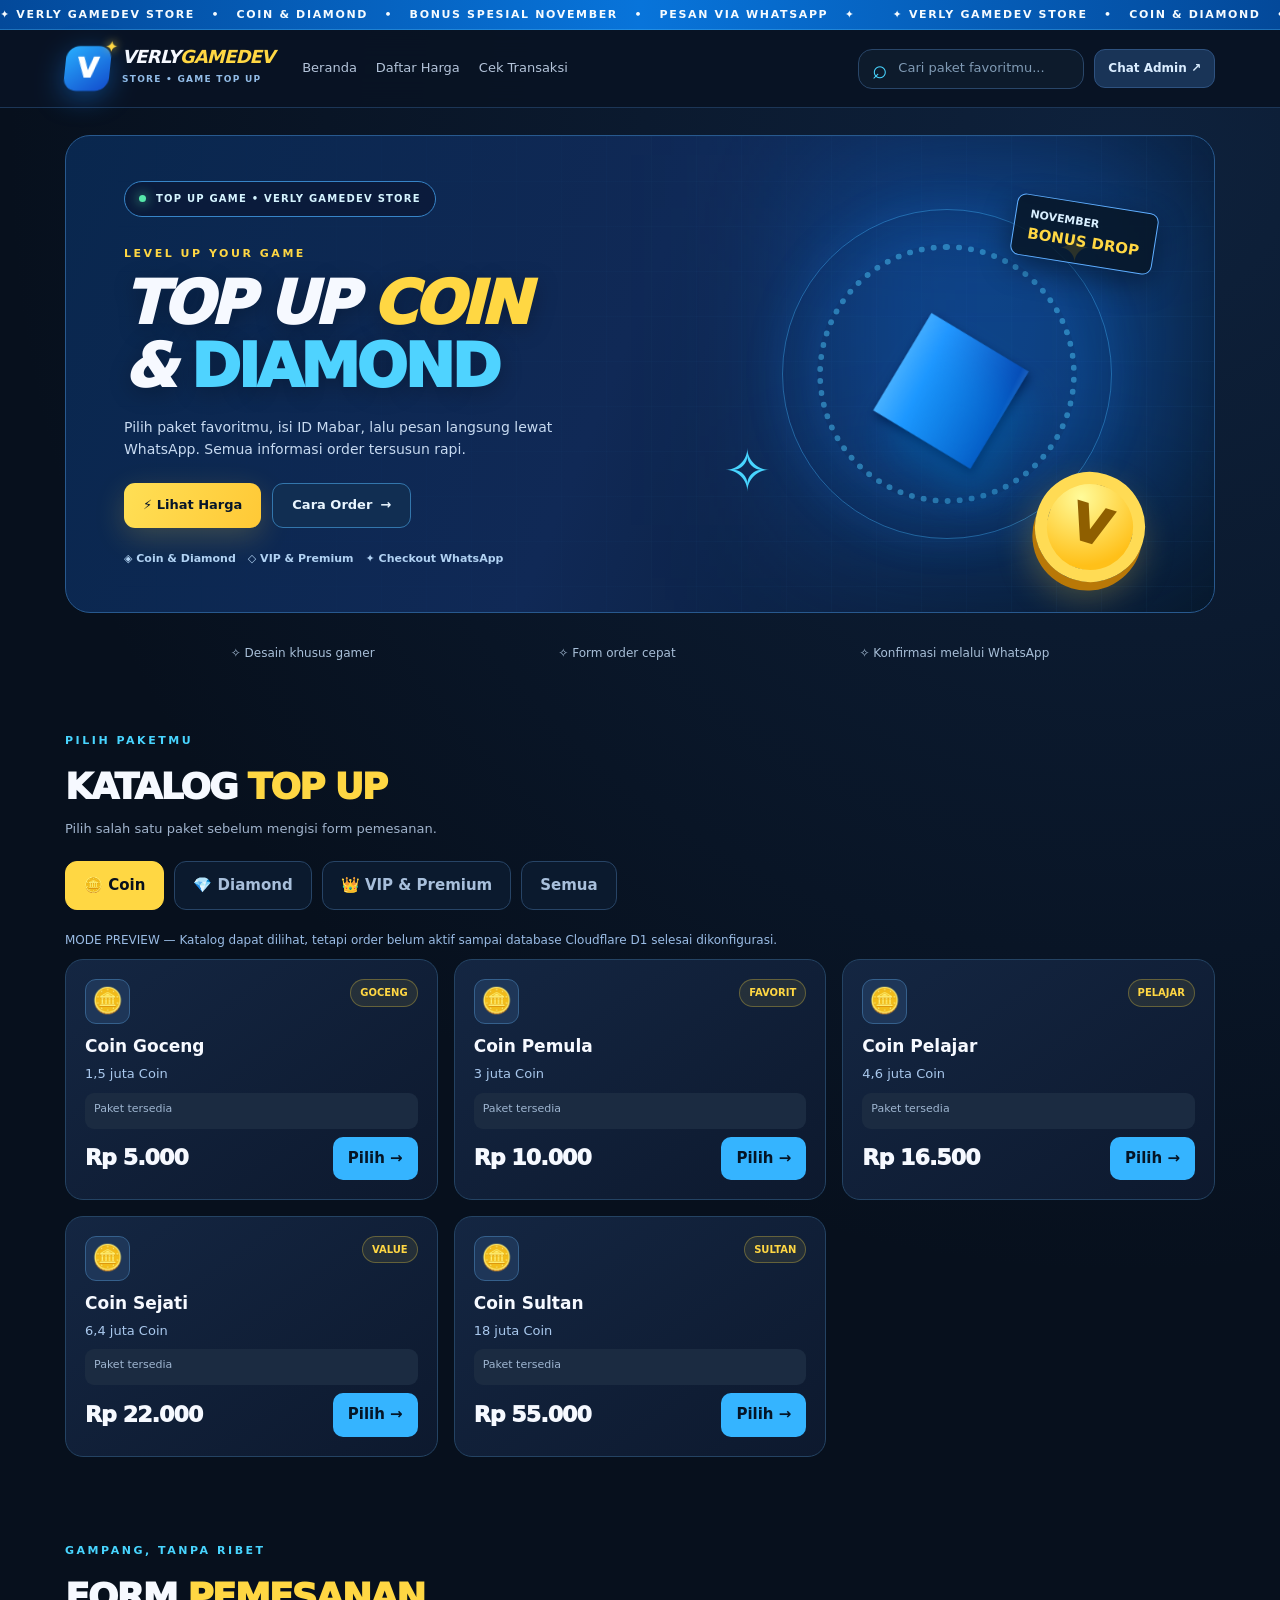
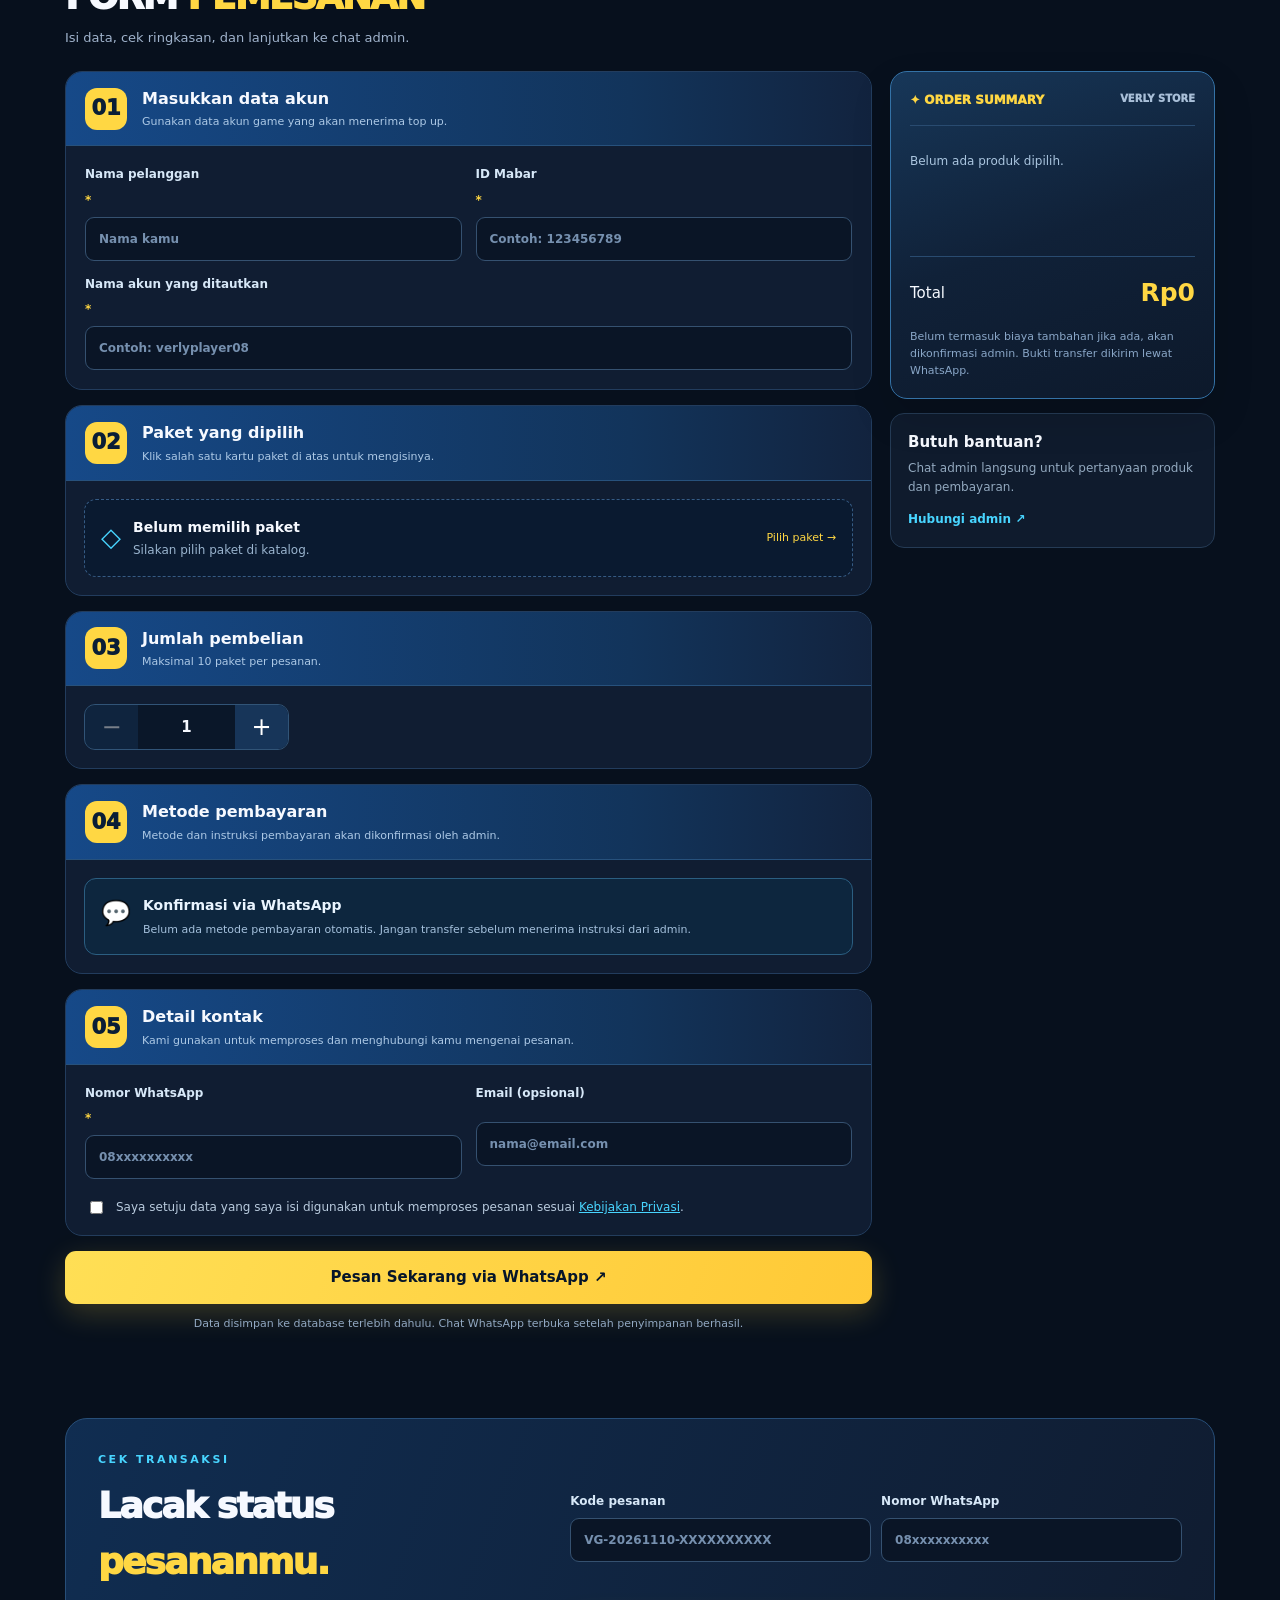
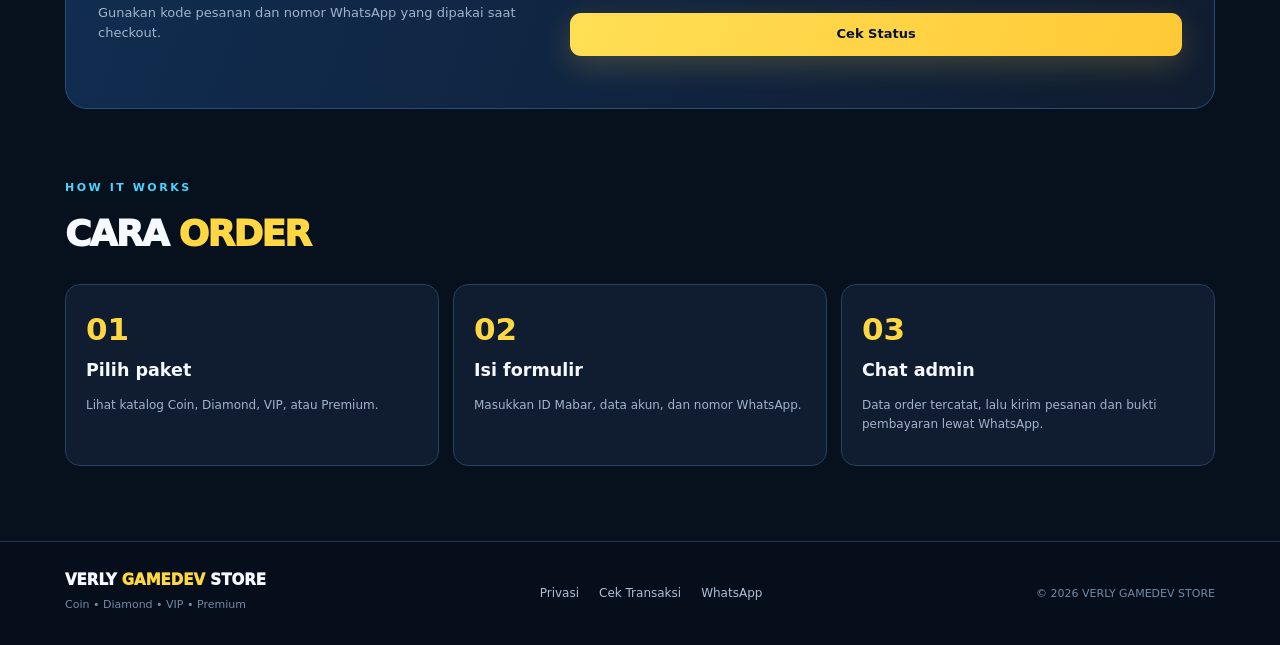
==== index.html @ 67da9be7 "Initial Website VERLY GAMEDEV STORE" ====
<!doctype html>
<html lang="id">
<head>
  <meta charset="utf-8">
  <meta name="viewport" content="width=device-width, initial-scale=1">
  <meta name="theme-color" content="#07101d">
  <meta name="description" content="VERLY GAMEDEV STORE — katalog Coin, Diamond, VIP Member dan Premium. Pesan mudah melalui WhatsApp.">
  <title>VERLY GAMEDEV STORE — Top Up Coin & Diamond</title>
  <link rel="stylesheet" href="/assets/styles.css">
  <script src="/assets/app.js" defer></script>
</head>
<body>
  <div class="announcement" aria-label="Pengumuman toko">
    <div class="ticker-track" aria-hidden="true"><span>✦ VERLY GAMEDEV STORE &nbsp; • &nbsp; COIN & DIAMOND &nbsp; • &nbsp; BONUS SPESIAL NOVEMBER &nbsp; • &nbsp; PESAN VIA WHATSAPP &nbsp; ✦ &nbsp;</span><span>✦ VERLY GAMEDEV STORE &nbsp; • &nbsp; COIN & DIAMOND &nbsp; • &nbsp; BONUS SPESIAL NOVEMBER &nbsp; • &nbsp; PESAN VIA WHATSAPP &nbsp; ✦ &nbsp;</span></div>
  </div>
  <header class="site-header">
    <div class="header-inner container">
      <a class="brand" href="#beranda" aria-label="Verly GameDev Store, ke beranda">
        <span class="brand-icon" aria-hidden="true">V<span>✦</span></span>
        <span class="brand-words"><strong>VERLY<span>GAMEDEV</span></strong><small>STORE • GAME TOP UP</small></span>
      </a>
      <nav class="desktop-nav" aria-label="Navigasi utama"><a href="#beranda">Beranda</a><a href="#paket">Daftar Harga</a><a href="#lacak">Cek Transaksi</a></nav>
      <div class="header-actions"><label class="search-wrap"><span aria-hidden="true">⌕</span><input id="search" type="search" placeholder="Cari paket favoritmu..." autocomplete="off" aria-label="Cari produk"></label><a class="chat-link" target="_blank" rel="noopener noreferrer" href="https://wa.me/6288200240778">Chat Admin ↗</a></div>
    </div>
  </header>
  <main>
    <section class="hero container" id="beranda" aria-labelledby="hero-title">
      <div class="hero-glow" aria-hidden="true"></div>
      <div class="hero-copy">
        <div class="hero-chip"><span class="live-dot"></span> TOP UP GAME • VERLY GAMEDEV STORE</div>
        <p class="eyebrow">LEVEL UP YOUR GAME</p>
        <h1 id="hero-title">TOP UP <span>COIN</span><br>& <em>DIAMOND</em></h1>
        <p class="hero-lead">Pilih paket favoritmu, isi ID Mabar, lalu pesan langsung lewat WhatsApp. Semua informasi order tersusun rapi.</p>
        <div class="hero-cta"><a href="#paket" class="btn primary">⚡ Lihat Harga</a><a href="#cara-order" class="btn outline">Cara Order <span aria-hidden="true">→</span></a></div>
        <div class="hero-points"><span>◈ Coin & Diamond</span><span>◇ VIP & Premium</span><span>✦ Checkout WhatsApp</span></div>
      </div>
      <div class="hero-art" aria-hidden="true">
        <div class="orbit orbit-one"></div><div class="orbit orbit-two"></div>
        <div class="art-diamond">◆</div><div class="art-coin">V</div>
        <div class="art-flare flare-a">✦</div><div class="art-flare flare-b">✧</div>
        <div class="art-tag">NOVEMBER <b>BONUS DROP</b></div>
      </div>
    </section>

    <section class="features-strip container" aria-label="Keunggulan"><span>✧ Desain khusus gamer</span><span>✧ Form order cepat</span><span>✧ Konfirmasi melalui WhatsApp</span></section>

    <section class="catalog container" id="paket" aria-labelledby="catalog-heading">
      <div class="section-heading"><div><p class="eyebrow">PILIH PAKETMU</p><h2 id="catalog-heading">KATALOG <span>TOP UP</span></h2><p>Pilih salah satu paket sebelum mengisi form pemesanan.</p></div><div class="promo-pill" id="promo-pill">🎁 BONUS NOVEMBER 2026</div></div>
      <div class="category-tabs" id="category-tabs" role="tablist" aria-label="Kategori produk"><button type="button" role="tab" data-category="coin" aria-selected="true">🪙 Coin</button><button type="button" role="tab" data-category="diamond" aria-selected="false">💎 Diamond</button><button type="button" role="tab" data-category="membership" aria-selected="false">👑 VIP & Premium</button><button type="button" role="tab" data-category="all" aria-selected="false">Semua</button></div>
      <div id="catalog-status" class="notice" role="status" aria-live="polite">Memuat daftar paket…</div>
      <div class="product-grid" id="product-grid" aria-live="polite"></div>
    </section>

    <section class="order-section container" id="order" aria-labelledby="checkout-heading">
      <div class="section-heading"><div><p class="eyebrow">GAMPANG, TANPA RIBET</p><h2 id="checkout-heading">FORM <span>PEMESANAN</span></h2><p>Isi data, cek ringkasan, dan lanjutkan ke chat admin.</p></div></div>
      <div class="order-layout">
        <form id="checkout-form" novalidate>
          <section class="form-panel"><div class="step-heading"><span class="step-number">01</span><div><h3>Masukkan data akun</h3><p>Gunakan data akun game yang akan menerima top up.</p></div></div><div class="form-fields two"><label>Nama pelanggan <span>*</span><input id="customer-name" name="name" maxlength="80" autocomplete="name" required placeholder="Nama kamu"></label><label>ID Mabar <span>*</span><input id="mabar-id" name="mabar_id" maxlength="50" required placeholder="Contoh: 123456789"></label><label class="full">Nama akun yang ditautkan <span>*</span><input id="linked-account" name="linked_account" maxlength="100" required placeholder="Contoh: verlyplayer08"></label></div></section>
          <section class="form-panel"><div class="step-heading"><span class="step-number">02</span><div><h3>Paket yang dipilih</h3><p>Klik salah satu kartu paket di atas untuk mengisinya.</p></div></div><div class="selected-product" id="selected-product"><span class="empty-icon">◇</span><div><strong>Belum memilih paket</strong><p>Silakan pilih paket di katalog.</p></div><a href="#paket" class="mini-link">Pilih paket →</a></div></section>
          <section class="form-panel"><div class="step-heading"><span class="step-number">03</span><div><h3>Jumlah pembelian</h3><p>Maksimal 10 paket per pesanan.</p></div></div><div class="quantity-control"><button type="button" id="qty-minus" aria-label="Kurangi jumlah">−</button><output id="qty-value" aria-live="polite">1</output><button type="button" id="qty-plus" aria-label="Tambah jumlah">+</button></div></section>
          <section class="form-panel"><div class="step-heading"><span class="step-number">04</span><div><h3>Metode pembayaran</h3><p>Metode dan instruksi pembayaran akan dikonfirmasi oleh admin.</p></div></div><div class="payment-note">💬 <span><strong>Konfirmasi via WhatsApp</strong><small>Belum ada metode pembayaran otomatis. Jangan transfer sebelum menerima instruksi dari admin.</small></span></div></section>
          <section class="form-panel"><div class="step-heading"><span class="step-number">05</span><div><h3>Detail kontak</h3><p>Kami gunakan untuk memproses dan menghubungi kamu mengenai pesanan.</p></div></div><div class="form-fields two"><label>Nomor WhatsApp <span>*</span><input id="customer-phone" name="phone" inputmode="tel" autocomplete="tel" maxlength="18" required placeholder="08xxxxxxxxxx"></label><label>Email (opsional)<input id="customer-email" name="email" type="email" maxlength="120" autocomplete="email" placeholder="nama@email.com"></label></div><label class="consent"><input id="consent" type="checkbox" required><span>Saya setuju data yang saya isi digunakan untuk memproses pesanan sesuai <a href="/privacy.html" target="_blank" rel="noopener">Kebijakan Privasi</a>.</span></label><label class="honeypot" aria-hidden="true">Jangan isi<input id="website-field" type="text" tabindex="-1" autocomplete="off"></label></section>
          <div class="submit-wrap"><p id="form-error" class="form-error" role="alert" hidden></p><button id="submit-order" type="submit" class="btn primary big">Pesan Sekarang via WhatsApp ↗</button><p class="fineprint">Data disimpan ke database terlebih dahulu. Chat WhatsApp terbuka setelah penyimpanan berhasil.</p></div>
        </form>
        <aside class="order-sidebar" aria-label="Ringkasan pesanan"><div class="summary-card"><div class="summary-head">✦ ORDER SUMMARY <span>VERLY STORE</span></div><div id="summary-content" class="summary-content"><p>Belum ada produk dipilih.</p></div><div class="summary-row total"><span>Total</span><strong id="summary-total">Rp0</strong></div><p class="summary-note">Belum termasuk biaya tambahan jika ada, akan dikonfirmasi admin. Bukti transfer dikirim lewat WhatsApp.</p></div><div class="side-help"><strong>Butuh bantuan?</strong><p>Chat admin langsung untuk pertanyaan produk dan pembayaran.</p><a target="_blank" rel="noopener noreferrer" href="https://wa.me/6288200240778">Hubungi admin ↗</a></div></aside>
      </div>
    </section>

    <section class="tracker container" id="lacak" aria-labelledby="tracker-title"><div class="tracker-card"><div><p class="eyebrow">CEK TRANSAKSI</p><h2 id="tracker-title">Lacak status <span>pesananmu.</span></h2><p>Gunakan kode pesanan dan nomor WhatsApp yang dipakai saat checkout.</p></div><form id="track-form"><label>Kode pesanan<input id="track-code" required maxlength="40" placeholder="VG-20261110-XXXXXXXXXX"></label><label>Nomor WhatsApp<input id="track-phone" required inputmode="tel" maxlength="18" placeholder="08xxxxxxxxxx"></label><button class="btn primary" type="submit">Cek Status</button></form><div id="track-result" role="status" aria-live="polite"></div></div></section>
    <section class="how container" id="cara-order"><div class="section-heading"><div><p class="eyebrow">HOW IT WORKS</p><h2>CARA <span>ORDER</span></h2></div></div><div class="how-grid"><div><b>01</b><h3>Pilih paket</h3><p>Lihat katalog Coin, Diamond, VIP, atau Premium.</p></div><div><b>02</b><h3>Isi formulir</h3><p>Masukkan ID Mabar, data akun, dan nomor WhatsApp.</p></div><div><b>03</b><h3>Chat admin</h3><p>Data order tercatat, lalu kirim pesanan dan bukti pembayaran lewat WhatsApp.</p></div></div></section>
  </main>
  <footer class="footer"><div class="container footer-inner"><div><strong>VERLY <span>GAMEDEV</span> STORE</strong><p>Coin • Diamond • VIP • Premium</p></div><div><a href="/privacy.html">Privasi</a><a href="#lacak">Cek Transaksi</a><a target="_blank" rel="noopener noreferrer" href="https://wa.me/6288200240778">WhatsApp</a></div><small>© 2026 VERLY GAMEDEV STORE</small></div></footer>
  <div class="mobile-checkout"><span id="mobile-subtotal">Pilih paket untuk mulai</span><a href="#order" class="btn primary">Lanjut Order →</a></div>
</body>
</html>
---- assets/styles.css ----
:root{--bg:#07101d;--navy:#0d182b;--panel:#101d32;--panel2:#13243d;--line:#233856;--blue:#178aff;--cyan:#48d5ff;--yellow:#ffd743;--text:#f6f9ff;--muted:#a0b3cc;--green:#56e9aa}*{box-sizing:border-box}html{scroll-behavior:smooth;scroll-padding-top:115px}body{margin:0;background:radial-gradient(circle at 88% 4%,#15335c80 0,transparent 29%),var(--bg);font:15px/1.55 system-ui,-apple-system,Segoe UI,Arial,sans-serif;color:var(--text)}button,input{font:inherit}a{color:inherit;text-decoration:none}button{cursor:pointer}button:disabled{opacity:.45;cursor:not-allowed}input{min-width:0}button:focus-visible,input:focus-visible,a:focus-visible{outline:3px solid var(--yellow);outline-offset:3px}.container{width:min(1150px,calc(100% - 40px));margin-inline:auto}.announcement{background:linear-gradient(90deg,#03499a,#0874da 50%,#03499a);height:30px;overflow:hidden;white-space:nowrap;border-bottom:1px solid #5bcaff50;color:#f5fbff;font-size:11px;font-weight:800;letter-spacing:.15em}.ticker-track{display:flex;width:max-content;align-items:center;height:30px;animation:marquee 28s linear infinite}.ticker-track span{display:block;padding-right:26px}@keyframes marquee{to{transform:translateX(-50%)}}.site-header{position:sticky;top:0;z-index:40;background:#091324f4;backdrop-filter:blur(18px);border-bottom:1px solid #1c3657}.header-inner{min-height:77px;display:flex;align-items:center;gap:28px}.brand{display:flex;align-items:center;gap:12px;flex-shrink:0}.brand-icon{width:45px;height:45px;background:linear-gradient(145deg,#28afff,#124bcc);display:grid;place-items:center;border-radius:13px;box-shadow:0 7px 28px #1388ff65;transform:skew(-6deg);font-size:27px;color:white;font-weight:1000;position:relative}.brand-icon span{position:absolute;font-size:14px;right:-5px;top:-9px;color:var(--yellow);text-shadow:0 0 10px var(--yellow)}.brand-words strong{display:block;line-height:1;font-size:18px;font-style:italic;letter-spacing:-.045em;animation:brandGlow 3.2s ease-in-out infinite alternate}.brand-words strong span{color:var(--yellow)}.brand-words small{color:#92bce7;letter-spacing:.14em;font-size:9px;font-weight:800}@keyframes brandGlow{from{text-shadow:0 0 1px #fff6}to{text-shadow:0 0 18px #289effad,0 0 25px #ffd74338}}.desktop-nav{display:flex;align-items:center;gap:19px;white-space:nowrap}.desktop-nav a{font-size:13px;color:#b4c4da}.desktop-nav a:hover{color:var(--yellow)}.header-actions{margin-left:auto;display:flex;align-items:center;gap:10px}.search-wrap{height:40px;display:flex;align-items:center;gap:8px;border:1px solid #294669;background:#0d1b2c;padding:0 13px;border-radius:14px;min-width:205px}.search-wrap span{font-size:26px;line-height:0;color:var(--cyan)}.search-wrap input{width:100%;border:0;outline:0;background:transparent;color:white;font-size:13px}.search-wrap input::placeholder{color:#809bb5}.chat-link{background:#193457;border:1px solid #2e5280;white-space:nowrap;color:#daedff;padding:9px 13px;border-radius:11px;font-size:12px;font-weight:800}.chat-link:hover{background:#1c4671}.hero{margin-top:27px;min-height:435px;position:relative;overflow:hidden;display:grid;grid-template-columns:1.07fr .93fr;align-items:center;border:1px solid #28598e;border-radius:25px;background:linear-gradient(112deg,#09274e 0,#102956 48%,#07172a 100%);isolation:isolate}.hero:before{content:"";position:absolute;inset:0;background-image:linear-gradient(#4fa8ef0b 1px,transparent 1px),linear-gradient(90deg,#4fa8ef0b 1px,transparent 1px);background-size:45px 45px;mask-image:linear-gradient(90deg,transparent,#000);z-index:-1}.hero-glow{position:absolute;width:370px;height:370px;filter:blur(80px);background:#137cfb63;right:3%;top:4%;z-index:-1}.hero-copy{padding:45px 0 45px 58px;z-index:2}.hero-chip{display:inline-flex;align-items:center;gap:10px;color:#d5f4ff;font-size:10px;font-weight:800;letter-spacing:.12em;background:#0a1836cc;border:1px solid #3784c7;border-radius:30px;padding:9px 14px}.live-dot{width:7px;height:7px;border-radius:50%;background:var(--green);box-shadow:0 0 12px var(--green)}.eyebrow{color:var(--cyan);font-size:11px;font-weight:900;letter-spacing:.23em;margin:0 0 10px}.hero .eyebrow{color:var(--yellow);margin-top:28px}.hero h1{font-size:clamp(34px,4.7vw,64px);font-weight:1000;font-style:italic;line-height:1.06;letter-spacing:-.055em;margin:0 0 18px;text-shadow:0 5px 22px #0004}.hero h1 span{color:var(--yellow)}.hero h1 em{color:#4fd3ff;font-style:normal}.hero-lead{color:#c7daf1;font-size:14px;max-width:440px;margin:0 0 23px}.hero-cta{display:flex;gap:11px;flex-wrap:wrap}.btn{min-height:43px;display:inline-flex;align-items:center;justify-content:center;gap:8px;border:0;border-radius:11px;padding:11px 19px;font-weight:850;font-size:13px;transition:transform .2s,filter .2s}.btn:hover{transform:translateY(-2px);filter:brightness(1.1)}.btn.primary{color:#06152a;background:linear-gradient(110deg,#ffdf55,#ffc936);box-shadow:0 9px 30px #ffd74333}.btn.outline{border:1px solid #3376ac;color:#eaf6ff;background:#112e52}.btn.big{font-size:15px;min-height:53px;width:100%}.hero-points{display:flex;flex-wrap:wrap;gap:12px;font-size:11px;color:#b1d2f3;margin-top:22px;font-weight:650}.hero-art{position:relative;height:100%;min-height:360px;display:grid;place-items:center;overflow:hidden}.orbit{position:absolute;border-radius:50%;border:1px solid #44baff66;box-shadow:0 0 40px #208cff22}.orbit-one{width:330px;height:330px;animation:spin 20s linear infinite}.orbit-two{width:260px;height:260px;border:6px dotted #4dccff77;animation:spin 25s linear infinite reverse}@keyframes spin{to{transform:rotate(360deg)}}.art-diamond{font-size:210px;line-height:1;background:linear-gradient(130deg,#b0f7ff,#2297ff 43%,#074bb5 75%,#b3f9ff);background-clip:text;color:transparent;text-shadow:0 35px 42px #009dff44;filter:drop-shadow(0 5px 5px #001c4d);transform:rotate(-14deg);animation:float 4s ease-in-out infinite}.art-coin{position:absolute;bottom:30px;right:13%;display:grid;place-items:center;width:110px;height:110px;border:12px solid #ffdb54;border-radius:50%;background:radial-gradient(circle at 30% 20%,#fffb9a,#ffc019 75%);font-weight:1000;font-size:50px;color:#8f5f00;box-shadow:0 9px 0 #b97807,0 16px 35px #ffcf3b45;transform:rotate(17deg);animation:float 4.5s ease-in-out -2s infinite}.art-flare{position:absolute;color:var(--yellow);font-size:40px}.flare-a{top:17%;right:23%}.flare-b{bottom:20%;left:8%;font-size:58px;color:var(--cyan)}.art-tag{position:absolute;right:11%;top:14%;transform:rotate(9deg);font-size:11px;background:#071626d9;border:1px solid #5faeff;color:#d9efff;padding:10px 14px;border-radius:9px;font-weight:900;box-shadow:0 10px 30px #0006}.art-tag b{display:block;color:var(--yellow);font-size:15px}@keyframes float{50%{translate:0 -13px}}.features-strip{display:flex;justify-content:space-evenly;gap:12px;color:#a8bfd8;font-size:12px;margin-block:25px 64px;flex-wrap:wrap}.features-strip span{padding:6px}.section-heading{display:flex;justify-content:space-between;align-items:end;gap:15px;margin-bottom:22px}.section-heading h2,.tracker h2{font-size:clamp(26px,3vw,36px);font-weight:1000;letter-spacing:-.05em;margin:0}.section-heading h2 span,.tracker h2 span{color:var(--yellow)}.section-heading p:not(.eyebrow){color:var(--muted);margin:4px 0 0;font-size:13px}.promo-pill{color:#ffdb52;border:1px solid #d49b2c65;background:#4a351430;font-size:11px;font-weight:900;letter-spacing:.03em;border-radius:30px;padding:10px 15px;white-space:nowrap}.category-tabs{display:flex;gap:10px;overflow-x:auto;padding-bottom:12px;scrollbar-width:thin}.category-tabs button{border:1px solid #274466;background:#0b1a2e;border-radius:12px;color:#a8bfdb;padding:12px 18px;font-weight:800;white-space:nowrap}.category-tabs button[aria-selected="true"]{color:#07101d;background:var(--yellow);border-color:var(--yellow)}.notice{min-height:32px;color:#9abce5;font-size:12px;padding:9px 0}.notice:empty{display:none}.product-grid{display:grid;grid-template-columns:repeat(3,minmax(0,1fr));gap:16px}.product-card{position:relative;background:linear-gradient(145deg,#142642,#0d192e);border:1px solid #244363;border-radius:18px;padding:19px;min-height:237px;display:flex;flex-direction:column;gap:8px;transition:border-color .18s,transform .18s,box-shadow .18s}.product-card:hover{transform:translateY(-3px);border-color:#1a94fd;box-shadow:0 8px 30px #007bff1c}.product-card.selected{border-color:var(--yellow);box-shadow:0 0 0 1px #ffd74377}.card-top{display:flex;justify-content:space-between;align-items:flex-start;gap:8px}.card-icon{display:grid;place-items:center;width:45px;height:45px;font-size:25px;background:#1e3658;border:1px solid #35608c;border-radius:11px}.card-badge{font-size:10px;color:var(--yellow);background:#ffd74316;border:1px solid #ffdb434a;border-radius:20px;padding:5px 9px;font-weight:800}.product-card h3{font-size:17px;line-height:1.2;margin:4px 0 0}.product-main{color:#a9c8ed;font-size:13px;margin:0}.product-bonus{color:#ffe16b;background:#42371970;padding:7px 9px;border-radius:9px;font-size:11px;margin:0;min-height:36px}.product-bonus.muted{color:#9eb5d0;background:#1b2b41}.card-bottom{margin-top:auto;display:flex;align-items:center;justify-content:space-between;gap:10px}.price{font-size:22px;font-weight:1000;letter-spacing:-.04em}.choose-btn{border:0;color:#051526;background:#35b4ff;font-weight:900;border-radius:10px;padding:10px 15px;white-space:nowrap}.choose-btn:hover{background:var(--yellow)}.catalog{padding-bottom:85px}.order-layout{display:grid;grid-template-columns:minmax(0,1fr) 325px;gap:18px}.form-panel{background:var(--panel);border:1px solid #223c5d;border-radius:17px;margin-bottom:15px;overflow:hidden}.step-heading{display:flex;align-items:center;gap:15px;background:linear-gradient(90deg,#164988,#12345b 70%,#12233e);border-bottom:1px solid #27517c;padding:15px 19px}.step-number{background:var(--yellow);color:#0a1e36;font-size:21px;font-weight:1000;width:42px;height:42px;border-radius:12px;display:grid;place-items:center}.step-heading h3{font-size:16px;margin:0}.step-heading p{margin:2px 0 0;color:#adc9e6;font-size:11px}.form-fields{display:grid;gap:14px;padding:19px}.form-fields.two{grid-template-columns:repeat(2,minmax(0,1fr))}.form-fields .full{grid-column:1/-1}.form-fields label,.tracker label{display:grid;gap:7px;font-size:12px;font-weight:750;color:#d7e8f8}.form-fields label span{color:var(--yellow)}.form-fields input,.tracker input{width:100%;height:44px;background:#0a1526;border:1px solid #355170;border-radius:9px;padding:0 13px;color:#fff;outline:none}.form-fields input:focus,.tracker input:focus{border-color:var(--cyan)}.form-fields input::placeholder,.tracker input::placeholder{color:#7690af}.selected-product{margin:18px;border:1px dashed #365b84;display:flex;align-items:center;gap:12px;background:#0a1a30;padding:16px;border-radius:12px}.selected-product .empty-icon{font-size:26px;color:var(--cyan)}.selected-product strong{font-size:14px}.selected-product p{margin:2px 0 0;color:#9ab4ce;font-size:12px}.mini-link{margin-left:auto;color:var(--yellow);font-size:11px;white-space:nowrap}.quantity-control{margin:18px;display:flex;width:205px;align-items:center;background:#0a1729;border:1px solid #315477;border-radius:11px;overflow:hidden}.quantity-control button{width:53px;height:44px;font-size:24px;border:0;background:#173559;color:#fff}.quantity-control output{text-align:center;flex:1;font-weight:900}.payment-note{margin:18px;display:flex;gap:12px;background:#0d263e;border:1px solid #2b5e81;border-radius:12px;padding:16px;color:var(--cyan);font-size:24px}.payment-note span{color:#eaf5ff;font-size:14px}.payment-note small{display:block;color:#a4c0dc;font-size:11px;margin-top:4px}.consent{margin:0 20px 18px;display:flex;gap:10px;font-size:12px;color:#b9cbde;align-items:flex-start}.consent input{accent-color:var(--yellow);margin-top:3px}.consent a{color:var(--cyan);text-decoration:underline}.honeypot{position:absolute!important;left:-10000px!important}.submit-wrap{padding:0 0 15px}.fineprint{color:#91a8c2;font-size:11px;text-align:center}.form-error{padding:12px;border:1px solid #e38181;background:#51222b;color:#ffdbdb;border-radius:9px}.order-sidebar{position:relative}.summary-card{position:sticky;top:105px;background:linear-gradient(160deg,#173759,#102138 50%,#0d192b);border:1px solid #3472a6;border-radius:17px;padding:19px;box-shadow:0 18px 40px #0002}.summary-head{display:flex;justify-content:space-between;gap:10px;color:var(--yellow);font-weight:1000;font-size:12px;padding-bottom:16px;border-bottom:1px solid #294b70}.summary-head span{color:#a9bfd8;font-size:10px}.summary-content{padding:18px 0;min-height:130px;color:#aac5df;font-size:12px}.summary-content strong{color:white;font-size:17px}.summary-content p{margin:8px 0}.summary-row{display:flex;justify-content:space-between;align-items:center}.summary-row.total{border-top:1px solid #294b70;padding-top:17px}.summary-row.total strong{color:var(--yellow);font-size:25px}.summary-note{color:#89a6c7;font-size:11px;margin:15px 0 0}.side-help{margin-top:14px;border:1px solid #253b55;border-radius:14px;padding:17px;background:#0f1b2d}.side-help p{font-size:12px;color:#93a9bf;margin:5px 0 10px}.side-help a{color:var(--cyan);font-size:12px;font-weight:900}.tracker{padding-block:60px 70px}.tracker-card{border-radius:22px;border:1px solid #274e78;background:linear-gradient(110deg,#102d51,#101c30);padding:32px;display:grid;grid-template-columns:.85fr 1.15fr;gap:20px}.tracker p:not(.eyebrow){color:var(--muted);font-size:13px}.tracker form{display:grid;grid-template-columns:1fr 1fr;gap:10px;align-items:end}.tracker form button{grid-column:1/-1}.tracker #track-result{grid-column:1/-1;font-size:12px;color:#d8e9f9}.how{padding-bottom:75px}.how-grid{display:grid;grid-template-columns:repeat(3,1fr);gap:14px}.how-grid>div{background:#101d31;border:1px solid #25415f;border-radius:15px;padding:20px}.how-grid b{font-size:31px;color:var(--yellow)}.how-grid h3{margin:4px 0}.how-grid p{color:var(--muted);font-size:12px}.footer{border-top:1px solid #223755;background:#060e1b;padding:27px 0}.footer-inner{display:flex;justify-content:space-between;gap:20px;align-items:center;flex-wrap:wrap}.footer strong{font-weight:1000}.footer strong span{color:var(--yellow)}.footer p,.footer small{color:#728ba7;font-size:11px;margin:4px 0}.footer-inner>div:nth-child(2){display:flex;gap:20px;color:#acc0d7;font-size:12px}.mobile-checkout{display:none}.policy{max-width:790px;padding-block:60px 90px}.policy h1{font-size:38px}.policy h2{font-size:20px;margin-top:30px}.policy p{color:#b9cee4}.policy a{color:var(--cyan);text-decoration:underline}@media(max-width:1080px){.desktop-nav{display:none}.hero-copy{padding-left:36px}.hero h1{font-size:clamp(36px,5.3vw,60px)}}@media(max-width:760px){.container{width:min(100% - 26px,640px)}.header-inner{gap:10px;min-height:67px}.brand-words strong{font-size:15px}.brand-words small{font-size:7px}.brand-icon{width:39px;height:39px;font-size:23px}.search-wrap{min-width:0;width:42px;height:40px;padding:0 9px}.search-wrap:focus-within{position:absolute;left:13px;right:13px;top:71px;width:auto;z-index:50;background:#0a1c30;border-color:var(--cyan)}.search-wrap input{width:0;opacity:0;transition:width .2s,opacity .2s}.search-wrap:focus-within input{width:100%;opacity:1}.chat-link{padding:9px;font-size:11px}.hero{grid-template-columns:1fr;margin-top:14px;min-height:0}.hero-copy{padding:27px 23px 10px}.hero h1{font-size:clamp(39px,9vw,60px)}.hero-art{min-height:215px;max-height:230px}.orbit-one{width:230px;height:230px}.orbit-two{width:185px;height:185px}.art-diamond{font-size:135px}.art-coin{width:65px;height:65px;border-width:8px;font-size:28px;right:21%;bottom:10px}.art-tag{top:8%;right:7%;font-size:8px;padding:7px}.art-tag b{font-size:11px}.features-strip{margin-block:13px 44px}.section-heading{align-items:start;flex-direction:column}.product-grid{grid-template-columns:repeat(2,minmax(0,1fr));gap:10px}.product-card{padding:13px;min-height:250px}.card-bottom{flex-direction:column;align-items:stretch}.card-bottom .choose-btn{width:100%}.price{font-size:20px}.product-card h3{font-size:15px}.order-layout{grid-template-columns:1fr}.summary-card{position:static}.tracker-card{grid-template-columns:1fr;padding:22px}.footer{padding-bottom:92px}.mobile-checkout{position:fixed;z-index:50;bottom:0;left:0;right:0;display:flex;justify-content:space-between;align-items:center;gap:10px;padding:10px 14px calc(10px + env(safe-area-inset-bottom));background:#07152af7;backdrop-filter:blur(14px);border-top:1px solid #32629b;box-shadow:0 -8px 20px #0006}.mobile-checkout>span{font-size:12px;color:#e9f7ff;font-weight:850}.mobile-checkout .btn{font-size:11px;padding:9px 11px;white-space:nowrap}}@media(max-width:450px){.product-grid{grid-template-columns:1fr 1fr}.product-card{padding:11px}.card-icon{width:40px;height:40px}.card-badge{font-size:9px}.form-fields.two{grid-template-columns:1fr}.tracker form{grid-template-columns:1fr}.header-actions{gap:5px}.brand{gap:7px}.hero-points{font-size:10px;gap:8px}.hero-chip{font-size:9px}.product-main{font-size:12px}}@media(prefers-reduced-motion:reduce){*,*:before,*:after{animation-duration:.01ms!important;transition-duration:.01ms!important;scroll-behavior:auto!important}}
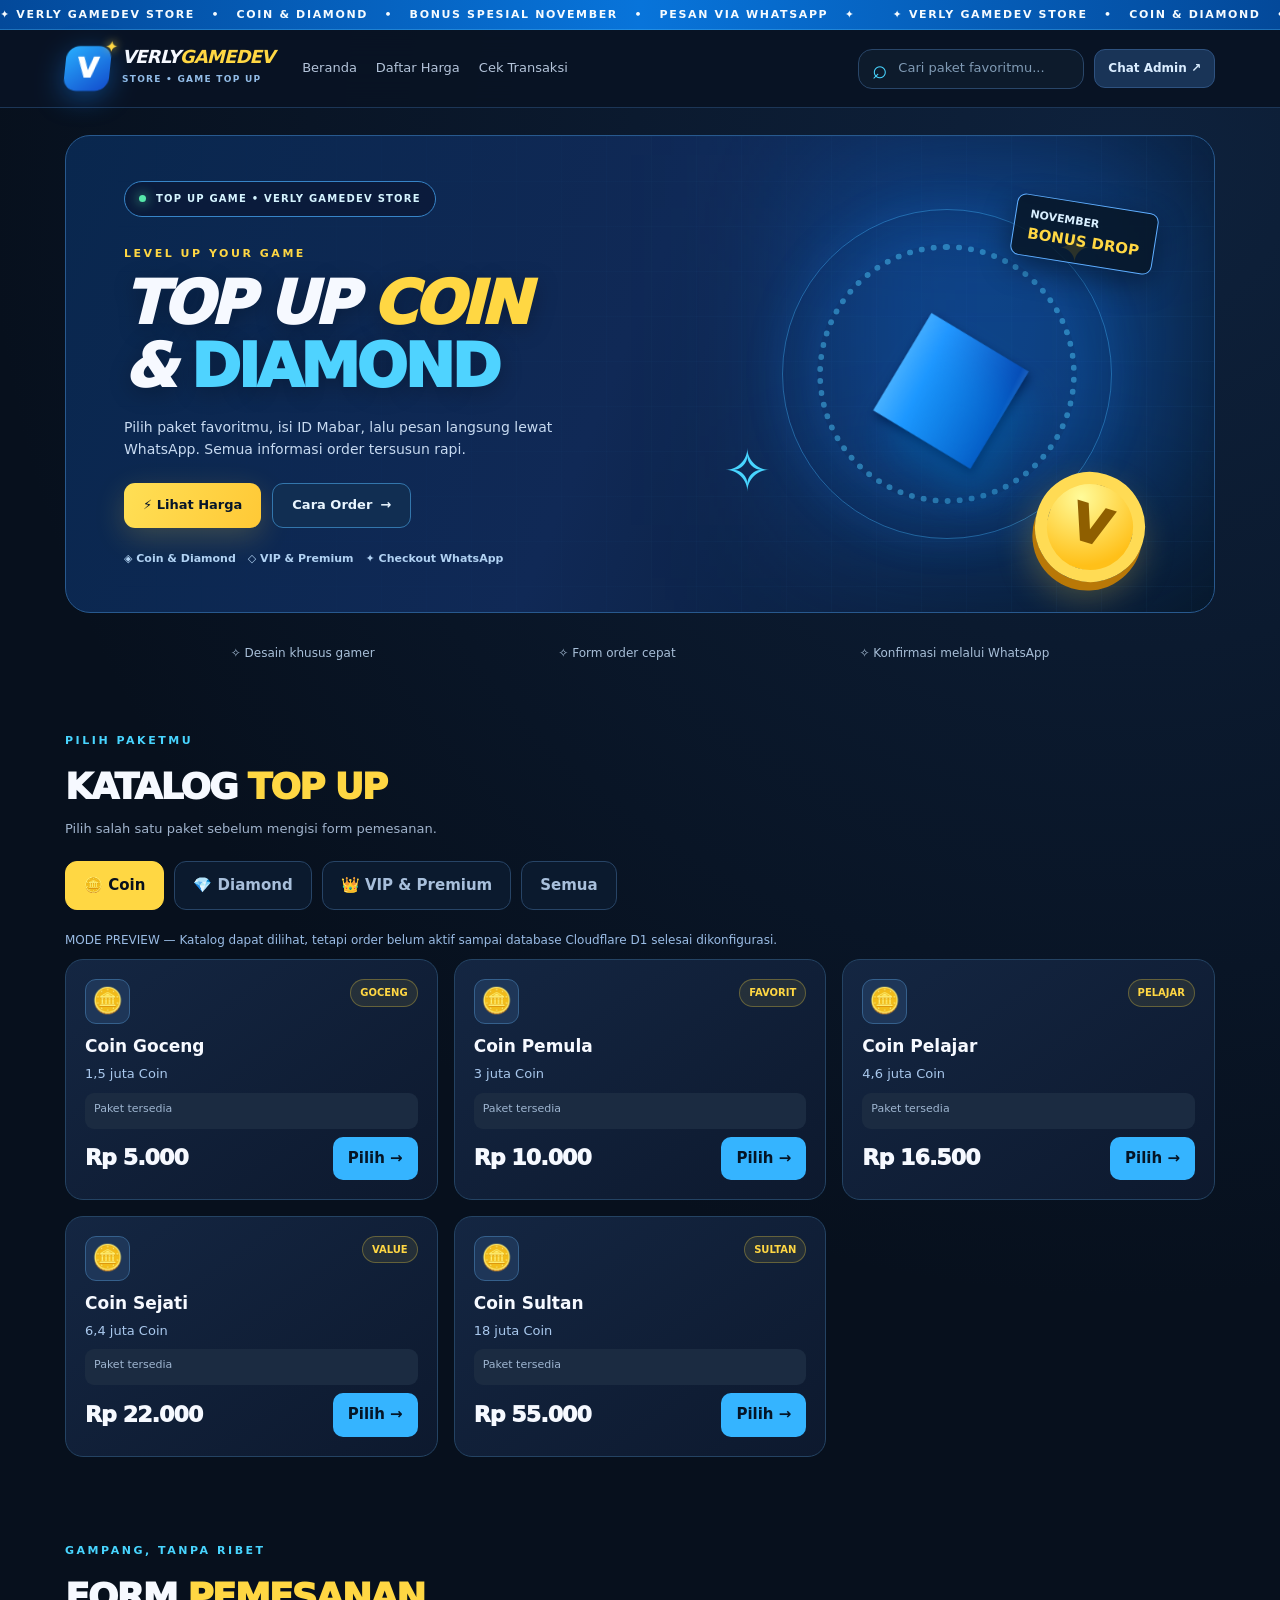
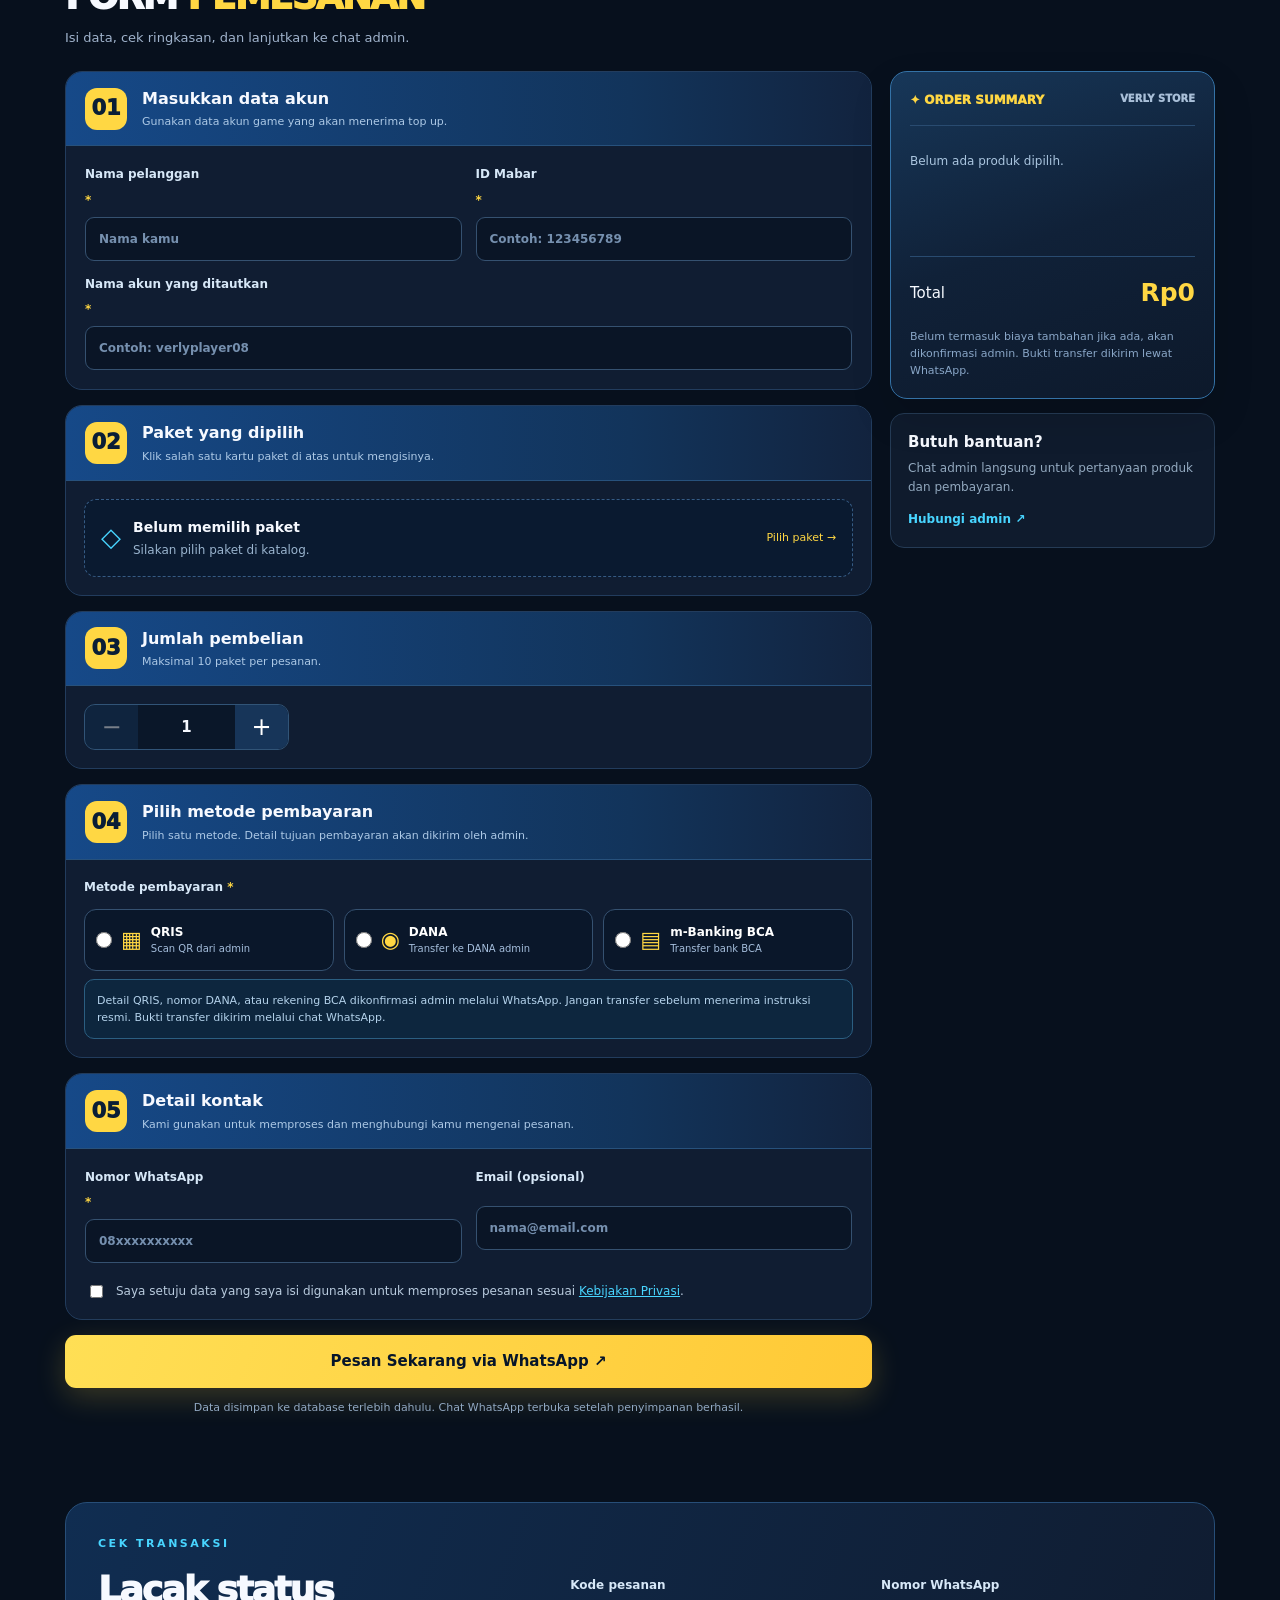
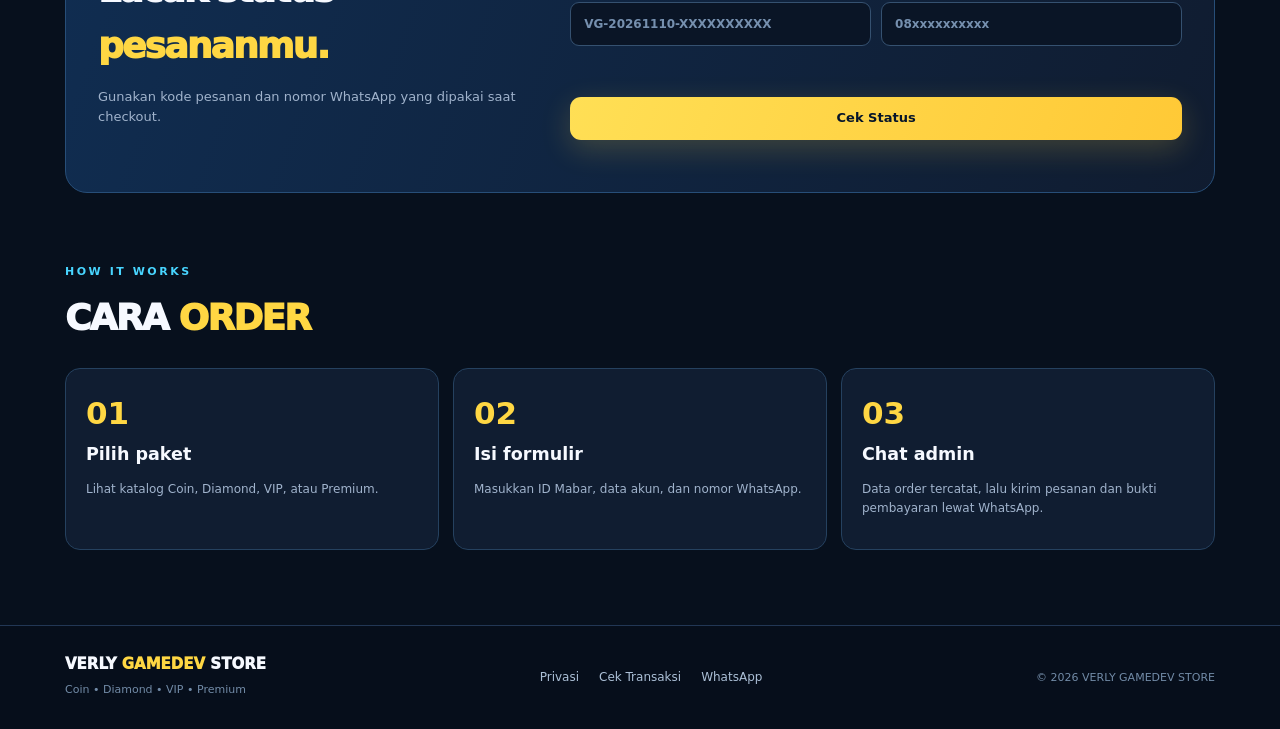
==== commit a55b4d1a: "Add files via upload" ====
--- a/index.html
+++ b/index.html
@@ -20,7 +20,7 @@
         <span class="brand-words"><strong>VERLY<span>GAMEDEV</span></strong><small>STORE • GAME TOP UP</small></span>
       </a>
       <nav class="desktop-nav" aria-label="Navigasi utama"><a href="#beranda">Beranda</a><a href="#paket">Daftar Harga</a><a href="#lacak">Cek Transaksi</a></nav>
-      <div class="header-actions"><label class="search-wrap"><span aria-hidden="true">⌕</span><input id="search" type="search" placeholder="Cari paket favoritmu..." autocomplete="off" aria-label="Cari produk"></label><a class="chat-link" target="_blank" rel="noopener noreferrer" href="https://wa.me/6288200240778">Chat Admin ↗</a></div>
+      <div class="header-actions"><label class="search-wrap"><span aria-hidden="true">⌕</span><input id="search" type="search" placeholder="Cari paket favoritmu..." autocomplete="off" aria-label="Cari produk"></label><a class="chat-link" target="_blank" rel="noopener noreferrer" href="https://wa.me/62882002402778">Chat Admin ↗</a></div>
     </div>
   </header>
   <main>
@@ -58,18 +58,27 @@
           <section class="form-panel"><div class="step-heading"><span class="step-number">01</span><div><h3>Masukkan data akun</h3><p>Gunakan data akun game yang akan menerima top up.</p></div></div><div class="form-fields two"><label>Nama pelanggan <span>*</span><input id="customer-name" name="name" maxlength="80" autocomplete="name" required placeholder="Nama kamu"></label><label>ID Mabar <span>*</span><input id="mabar-id" name="mabar_id" maxlength="50" required placeholder="Contoh: 123456789"></label><label class="full">Nama akun yang ditautkan <span>*</span><input id="linked-account" name="linked_account" maxlength="100" required placeholder="Contoh: verlyplayer08"></label></div></section>
           <section class="form-panel"><div class="step-heading"><span class="step-number">02</span><div><h3>Paket yang dipilih</h3><p>Klik salah satu kartu paket di atas untuk mengisinya.</p></div></div><div class="selected-product" id="selected-product"><span class="empty-icon">◇</span><div><strong>Belum memilih paket</strong><p>Silakan pilih paket di katalog.</p></div><a href="#paket" class="mini-link">Pilih paket →</a></div></section>
           <section class="form-panel"><div class="step-heading"><span class="step-number">03</span><div><h3>Jumlah pembelian</h3><p>Maksimal 10 paket per pesanan.</p></div></div><div class="quantity-control"><button type="button" id="qty-minus" aria-label="Kurangi jumlah">−</button><output id="qty-value" aria-live="polite">1</output><button type="button" id="qty-plus" aria-label="Tambah jumlah">+</button></div></section>
-          <section class="form-panel"><div class="step-heading"><span class="step-number">04</span><div><h3>Metode pembayaran</h3><p>Metode dan instruksi pembayaran akan dikonfirmasi oleh admin.</p></div></div><div class="payment-note">💬 <span><strong>Konfirmasi via WhatsApp</strong><small>Belum ada metode pembayaran otomatis. Jangan transfer sebelum menerima instruksi dari admin.</small></span></div></section>
+          <section class="form-panel">
+            <div class="step-heading"><span class="step-number">04</span><div><h3>Pilih metode pembayaran</h3><p>Pilih satu metode. Detail tujuan pembayaran akan dikirim oleh admin.</p></div></div>
+            <fieldset class="payment-options">
+              <legend>Metode pembayaran <span class="required-star">*</span></legend>
+              <label class="payment-option"><input type="radio" name="payment_method" value="qris" required><span class="payment-symbol" aria-hidden="true">▦</span><span><strong>QRIS</strong><small>Scan QR dari admin</small></span></label>
+              <label class="payment-option"><input type="radio" name="payment_method" value="dana" required><span class="payment-symbol" aria-hidden="true">◉</span><span><strong>DANA</strong><small>Transfer ke DANA admin</small></span></label>
+              <label class="payment-option"><input type="radio" name="payment_method" value="bca" required><span class="payment-symbol" aria-hidden="true">▤</span><span><strong>m-Banking BCA</strong><small>Transfer bank BCA</small></span></label>
+            </fieldset>
+            <p class="payment-info">Detail QRIS, nomor DANA, atau rekening BCA dikonfirmasi admin melalui WhatsApp. Jangan transfer sebelum menerima instruksi resmi. Bukti transfer dikirim melalui chat WhatsApp.</p>
+          </section>
           <section class="form-panel"><div class="step-heading"><span class="step-number">05</span><div><h3>Detail kontak</h3><p>Kami gunakan untuk memproses dan menghubungi kamu mengenai pesanan.</p></div></div><div class="form-fields two"><label>Nomor WhatsApp <span>*</span><input id="customer-phone" name="phone" inputmode="tel" autocomplete="tel" maxlength="18" required placeholder="08xxxxxxxxxx"></label><label>Email (opsional)<input id="customer-email" name="email" type="email" maxlength="120" autocomplete="email" placeholder="nama@email.com"></label></div><label class="consent"><input id="consent" type="checkbox" required><span>Saya setuju data yang saya isi digunakan untuk memproses pesanan sesuai <a href="/privacy.html" target="_blank" rel="noopener">Kebijakan Privasi</a>.</span></label><label class="honeypot" aria-hidden="true">Jangan isi<input id="website-field" type="text" tabindex="-1" autocomplete="off"></label></section>
           <div class="submit-wrap"><p id="form-error" class="form-error" role="alert" hidden></p><button id="submit-order" type="submit" class="btn primary big">Pesan Sekarang via WhatsApp ↗</button><p class="fineprint">Data disimpan ke database terlebih dahulu. Chat WhatsApp terbuka setelah penyimpanan berhasil.</p></div>
         </form>
-        <aside class="order-sidebar" aria-label="Ringkasan pesanan"><div class="summary-card"><div class="summary-head">✦ ORDER SUMMARY <span>VERLY STORE</span></div><div id="summary-content" class="summary-content"><p>Belum ada produk dipilih.</p></div><div class="summary-row total"><span>Total</span><strong id="summary-total">Rp0</strong></div><p class="summary-note">Belum termasuk biaya tambahan jika ada, akan dikonfirmasi admin. Bukti transfer dikirim lewat WhatsApp.</p></div><div class="side-help"><strong>Butuh bantuan?</strong><p>Chat admin langsung untuk pertanyaan produk dan pembayaran.</p><a target="_blank" rel="noopener noreferrer" href="https://wa.me/6288200240778">Hubungi admin ↗</a></div></aside>
+        <aside class="order-sidebar" aria-label="Ringkasan pesanan"><div class="summary-card"><div class="summary-head">✦ ORDER SUMMARY <span>VERLY STORE</span></div><div id="summary-content" class="summary-content"><p>Belum ada produk dipilih.</p></div><div class="summary-row total"><span>Total</span><strong id="summary-total">Rp0</strong></div><p class="summary-note">Belum termasuk biaya tambahan jika ada, akan dikonfirmasi admin. Bukti transfer dikirim lewat WhatsApp.</p></div><div class="side-help"><strong>Butuh bantuan?</strong><p>Chat admin langsung untuk pertanyaan produk dan pembayaran.</p><a target="_blank" rel="noopener noreferrer" href="https://wa.me/62882002402778">Hubungi admin ↗</a></div></aside>
       </div>
     </section>
 
     <section class="tracker container" id="lacak" aria-labelledby="tracker-title"><div class="tracker-card"><div><p class="eyebrow">CEK TRANSAKSI</p><h2 id="tracker-title">Lacak status <span>pesananmu.</span></h2><p>Gunakan kode pesanan dan nomor WhatsApp yang dipakai saat checkout.</p></div><form id="track-form"><label>Kode pesanan<input id="track-code" required maxlength="40" placeholder="VG-20261110-XXXXXXXXXX"></label><label>Nomor WhatsApp<input id="track-phone" required inputmode="tel" maxlength="18" placeholder="08xxxxxxxxxx"></label><button class="btn primary" type="submit">Cek Status</button></form><div id="track-result" role="status" aria-live="polite"></div></div></section>
     <section class="how container" id="cara-order"><div class="section-heading"><div><p class="eyebrow">HOW IT WORKS</p><h2>CARA <span>ORDER</span></h2></div></div><div class="how-grid"><div><b>01</b><h3>Pilih paket</h3><p>Lihat katalog Coin, Diamond, VIP, atau Premium.</p></div><div><b>02</b><h3>Isi formulir</h3><p>Masukkan ID Mabar, data akun, dan nomor WhatsApp.</p></div><div><b>03</b><h3>Chat admin</h3><p>Data order tercatat, lalu kirim pesanan dan bukti pembayaran lewat WhatsApp.</p></div></div></section>
   </main>
-  <footer class="footer"><div class="container footer-inner"><div><strong>VERLY <span>GAMEDEV</span> STORE</strong><p>Coin • Diamond • VIP • Premium</p></div><div><a href="/privacy.html">Privasi</a><a href="#lacak">Cek Transaksi</a><a target="_blank" rel="noopener noreferrer" href="https://wa.me/6288200240778">WhatsApp</a></div><small>© 2026 VERLY GAMEDEV STORE</small></div></footer>
+  <footer class="footer"><div class="container footer-inner"><div><strong>VERLY <span>GAMEDEV</span> STORE</strong><p>Coin • Diamond • VIP • Premium</p></div><div><a href="/privacy.html">Privasi</a><a href="#lacak">Cek Transaksi</a><a target="_blank" rel="noopener noreferrer" href="https://wa.me/62882002402778">WhatsApp</a></div><small>© 2026 VERLY GAMEDEV STORE</small></div></footer>
   <div class="mobile-checkout"><span id="mobile-subtotal">Pilih paket untuk mulai</span><a href="#order" class="btn primary">Lanjut Order →</a></div>
 </body>
 </html>
--- a/assets/styles.css
+++ b/assets/styles.css
@@ -1 +1,15 @@
 :root{--bg:#07101d;--navy:#0d182b;--panel:#101d32;--panel2:#13243d;--line:#233856;--blue:#178aff;--cyan:#48d5ff;--yellow:#ffd743;--text:#f6f9ff;--muted:#a0b3cc;--green:#56e9aa}*{box-sizing:border-box}html{scroll-behavior:smooth;scroll-padding-top:115px}body{margin:0;background:radial-gradient(circle at 88% 4%,#15335c80 0,transparent 29%),var(--bg);font:15px/1.55 system-ui,-apple-system,Segoe UI,Arial,sans-serif;color:var(--text)}button,input{font:inherit}a{color:inherit;text-decoration:none}button{cursor:pointer}button:disabled{opacity:.45;cursor:not-allowed}input{min-width:0}button:focus-visible,input:focus-visible,a:focus-visible{outline:3px solid var(--yellow);outline-offset:3px}.container{width:min(1150px,calc(100% - 40px));margin-inline:auto}.announcement{background:linear-gradient(90deg,#03499a,#0874da 50%,#03499a);height:30px;overflow:hidden;white-space:nowrap;border-bottom:1px solid #5bcaff50;color:#f5fbff;font-size:11px;font-weight:800;letter-spacing:.15em}.ticker-track{display:flex;width:max-content;align-items:center;height:30px;animation:marquee 28s linear infinite}.ticker-track span{display:block;padding-right:26px}@keyframes marquee{to{transform:translateX(-50%)}}.site-header{position:sticky;top:0;z-index:40;background:#091324f4;backdrop-filter:blur(18px);border-bottom:1px solid #1c3657}.header-inner{min-height:77px;display:flex;align-items:center;gap:28px}.brand{display:flex;align-items:center;gap:12px;flex-shrink:0}.brand-icon{width:45px;height:45px;background:linear-gradient(145deg,#28afff,#124bcc);display:grid;place-items:center;border-radius:13px;box-shadow:0 7px 28px #1388ff65;transform:skew(-6deg);font-size:27px;color:white;font-weight:1000;position:relative}.brand-icon span{position:absolute;font-size:14px;right:-5px;top:-9px;color:var(--yellow);text-shadow:0 0 10px var(--yellow)}.brand-words strong{display:block;line-height:1;font-size:18px;font-style:italic;letter-spacing:-.045em;animation:brandGlow 3.2s ease-in-out infinite alternate}.brand-words strong span{color:var(--yellow)}.brand-words small{color:#92bce7;letter-spacing:.14em;font-size:9px;font-weight:800}@keyframes brandGlow{from{text-shadow:0 0 1px #fff6}to{text-shadow:0 0 18px #289effad,0 0 25px #ffd74338}}.desktop-nav{display:flex;align-items:center;gap:19px;white-space:nowrap}.desktop-nav a{font-size:13px;color:#b4c4da}.desktop-nav a:hover{color:var(--yellow)}.header-actions{margin-left:auto;display:flex;align-items:center;gap:10px}.search-wrap{height:40px;display:flex;align-items:center;gap:8px;border:1px solid #294669;background:#0d1b2c;padding:0 13px;border-radius:14px;min-width:205px}.search-wrap span{font-size:26px;line-height:0;color:var(--cyan)}.search-wrap input{width:100%;border:0;outline:0;background:transparent;color:white;font-size:13px}.search-wrap input::placeholder{color:#809bb5}.chat-link{background:#193457;border:1px solid #2e5280;white-space:nowrap;color:#daedff;padding:9px 13px;border-radius:11px;font-size:12px;font-weight:800}.chat-link:hover{background:#1c4671}.hero{margin-top:27px;min-height:435px;position:relative;overflow:hidden;display:grid;grid-template-columns:1.07fr .93fr;align-items:center;border:1px solid #28598e;border-radius:25px;background:linear-gradient(112deg,#09274e 0,#102956 48%,#07172a 100%);isolation:isolate}.hero:before{content:"";position:absolute;inset:0;background-image:linear-gradient(#4fa8ef0b 1px,transparent 1px),linear-gradient(90deg,#4fa8ef0b 1px,transparent 1px);background-size:45px 45px;mask-image:linear-gradient(90deg,transparent,#000);z-index:-1}.hero-glow{position:absolute;width:370px;height:370px;filter:blur(80px);background:#137cfb63;right:3%;top:4%;z-index:-1}.hero-copy{padding:45px 0 45px 58px;z-index:2}.hero-chip{display:inline-flex;align-items:center;gap:10px;color:#d5f4ff;font-size:10px;font-weight:800;letter-spacing:.12em;background:#0a1836cc;border:1px solid #3784c7;border-radius:30px;padding:9px 14px}.live-dot{width:7px;height:7px;border-radius:50%;background:var(--green);box-shadow:0 0 12px var(--green)}.eyebrow{color:var(--cyan);font-size:11px;font-weight:900;letter-spacing:.23em;margin:0 0 10px}.hero .eyebrow{color:var(--yellow);margin-top:28px}.hero h1{font-size:clamp(34px,4.7vw,64px);font-weight:1000;font-style:italic;line-height:1.06;letter-spacing:-.055em;margin:0 0 18px;text-shadow:0 5px 22px #0004}.hero h1 span{color:var(--yellow)}.hero h1 em{color:#4fd3ff;font-style:normal}.hero-lead{color:#c7daf1;font-size:14px;max-width:440px;margin:0 0 23px}.hero-cta{display:flex;gap:11px;flex-wrap:wrap}.btn{min-height:43px;display:inline-flex;align-items:center;justify-content:center;gap:8px;border:0;border-radius:11px;padding:11px 19px;font-weight:850;font-size:13px;transition:transform .2s,filter .2s}.btn:hover{transform:translateY(-2px);filter:brightness(1.1)}.btn.primary{color:#06152a;background:linear-gradient(110deg,#ffdf55,#ffc936);box-shadow:0 9px 30px #ffd74333}.btn.outline{border:1px solid #3376ac;color:#eaf6ff;background:#112e52}.btn.big{font-size:15px;min-height:53px;width:100%}.hero-points{display:flex;flex-wrap:wrap;gap:12px;font-size:11px;color:#b1d2f3;margin-top:22px;font-weight:650}.hero-art{position:relative;height:100%;min-height:360px;display:grid;place-items:center;overflow:hidden}.orbit{position:absolute;border-radius:50%;border:1px solid #44baff66;box-shadow:0 0 40px #208cff22}.orbit-one{width:330px;height:330px;animation:spin 20s linear infinite}.orbit-two{width:260px;height:260px;border:6px dotted #4dccff77;animation:spin 25s linear infinite reverse}@keyframes spin{to{transform:rotate(360deg)}}.art-diamond{font-size:210px;line-height:1;background:linear-gradient(130deg,#b0f7ff,#2297ff 43%,#074bb5 75%,#b3f9ff);background-clip:text;color:transparent;text-shadow:0 35px 42px #009dff44;filter:drop-shadow(0 5px 5px #001c4d);transform:rotate(-14deg);animation:float 4s ease-in-out infinite}.art-coin{position:absolute;bottom:30px;right:13%;display:grid;place-items:center;width:110px;height:110px;border:12px solid #ffdb54;border-radius:50%;background:radial-gradient(circle at 30% 20%,#fffb9a,#ffc019 75%);font-weight:1000;font-size:50px;color:#8f5f00;box-shadow:0 9px 0 #b97807,0 16px 35px #ffcf3b45;transform:rotate(17deg);animation:float 4.5s ease-in-out -2s infinite}.art-flare{position:absolute;color:var(--yellow);font-size:40px}.flare-a{top:17%;right:23%}.flare-b{bottom:20%;left:8%;font-size:58px;color:var(--cyan)}.art-tag{position:absolute;right:11%;top:14%;transform:rotate(9deg);font-size:11px;background:#071626d9;border:1px solid #5faeff;color:#d9efff;padding:10px 14px;border-radius:9px;font-weight:900;box-shadow:0 10px 30px #0006}.art-tag b{display:block;color:var(--yellow);font-size:15px}@keyframes float{50%{translate:0 -13px}}.features-strip{display:flex;justify-content:space-evenly;gap:12px;color:#a8bfd8;font-size:12px;margin-block:25px 64px;flex-wrap:wrap}.features-strip span{padding:6px}.section-heading{display:flex;justify-content:space-between;align-items:end;gap:15px;margin-bottom:22px}.section-heading h2,.tracker h2{font-size:clamp(26px,3vw,36px);font-weight:1000;letter-spacing:-.05em;margin:0}.section-heading h2 span,.tracker h2 span{color:var(--yellow)}.section-heading p:not(.eyebrow){color:var(--muted);margin:4px 0 0;font-size:13px}.promo-pill{color:#ffdb52;border:1px solid #d49b2c65;background:#4a351430;font-size:11px;font-weight:900;letter-spacing:.03em;border-radius:30px;padding:10px 15px;white-space:nowrap}.category-tabs{display:flex;gap:10px;overflow-x:auto;padding-bottom:12px;scrollbar-width:thin}.category-tabs button{border:1px solid #274466;background:#0b1a2e;border-radius:12px;color:#a8bfdb;padding:12px 18px;font-weight:800;white-space:nowrap}.category-tabs button[aria-selected="true"]{color:#07101d;background:var(--yellow);border-color:var(--yellow)}.notice{min-height:32px;color:#9abce5;font-size:12px;padding:9px 0}.notice:empty{display:none}.product-grid{display:grid;grid-template-columns:repeat(3,minmax(0,1fr));gap:16px}.product-card{position:relative;background:linear-gradient(145deg,#142642,#0d192e);border:1px solid #244363;border-radius:18px;padding:19px;min-height:237px;display:flex;flex-direction:column;gap:8px;transition:border-color .18s,transform .18s,box-shadow .18s}.product-card:hover{transform:translateY(-3px);border-color:#1a94fd;box-shadow:0 8px 30px #007bff1c}.product-card.selected{border-color:var(--yellow);box-shadow:0 0 0 1px #ffd74377}.card-top{display:flex;justify-content:space-between;align-items:flex-start;gap:8px}.card-icon{display:grid;place-items:center;width:45px;height:45px;font-size:25px;background:#1e3658;border:1px solid #35608c;border-radius:11px}.card-badge{font-size:10px;color:var(--yellow);background:#ffd74316;border:1px solid #ffdb434a;border-radius:20px;padding:5px 9px;font-weight:800}.product-card h3{font-size:17px;line-height:1.2;margin:4px 0 0}.product-main{color:#a9c8ed;font-size:13px;margin:0}.product-bonus{color:#ffe16b;background:#42371970;padding:7px 9px;border-radius:9px;font-size:11px;margin:0;min-height:36px}.product-bonus.muted{color:#9eb5d0;background:#1b2b41}.card-bottom{margin-top:auto;display:flex;align-items:center;justify-content:space-between;gap:10px}.price{font-size:22px;font-weight:1000;letter-spacing:-.04em}.choose-btn{border:0;color:#051526;background:#35b4ff;font-weight:900;border-radius:10px;padding:10px 15px;white-space:nowrap}.choose-btn:hover{background:var(--yellow)}.catalog{padding-bottom:85px}.order-layout{display:grid;grid-template-columns:minmax(0,1fr) 325px;gap:18px}.form-panel{background:var(--panel);border:1px solid #223c5d;border-radius:17px;margin-bottom:15px;overflow:hidden}.step-heading{display:flex;align-items:center;gap:15px;background:linear-gradient(90deg,#164988,#12345b 70%,#12233e);border-bottom:1px solid #27517c;padding:15px 19px}.step-number{background:var(--yellow);color:#0a1e36;font-size:21px;font-weight:1000;width:42px;height:42px;border-radius:12px;display:grid;place-items:center}.step-heading h3{font-size:16px;margin:0}.step-heading p{margin:2px 0 0;color:#adc9e6;font-size:11px}.form-fields{display:grid;gap:14px;padding:19px}.form-fields.two{grid-template-columns:repeat(2,minmax(0,1fr))}.form-fields .full{grid-column:1/-1}.form-fields label,.tracker label{display:grid;gap:7px;font-size:12px;font-weight:750;color:#d7e8f8}.form-fields label span{color:var(--yellow)}.form-fields input,.tracker input{width:100%;height:44px;background:#0a1526;border:1px solid #355170;border-radius:9px;padding:0 13px;color:#fff;outline:none}.form-fields input:focus,.tracker input:focus{border-color:var(--cyan)}.form-fields input::placeholder,.tracker input::placeholder{color:#7690af}.selected-product{margin:18px;border:1px dashed #365b84;display:flex;align-items:center;gap:12px;background:#0a1a30;padding:16px;border-radius:12px}.selected-product .empty-icon{font-size:26px;color:var(--cyan)}.selected-product strong{font-size:14px}.selected-product p{margin:2px 0 0;color:#9ab4ce;font-size:12px}.mini-link{margin-left:auto;color:var(--yellow);font-size:11px;white-space:nowrap}.quantity-control{margin:18px;display:flex;width:205px;align-items:center;background:#0a1729;border:1px solid #315477;border-radius:11px;overflow:hidden}.quantity-control button{width:53px;height:44px;font-size:24px;border:0;background:#173559;color:#fff}.quantity-control output{text-align:center;flex:1;font-weight:900}.payment-note{margin:18px;display:flex;gap:12px;background:#0d263e;border:1px solid #2b5e81;border-radius:12px;padding:16px;color:var(--cyan);font-size:24px}.payment-note span{color:#eaf5ff;font-size:14px}.payment-note small{display:block;color:#a4c0dc;font-size:11px;margin-top:4px}.consent{margin:0 20px 18px;display:flex;gap:10px;font-size:12px;color:#b9cbde;align-items:flex-start}.consent input{accent-color:var(--yellow);margin-top:3px}.consent a{color:var(--cyan);text-decoration:underline}.honeypot{position:absolute!important;left:-10000px!important}.submit-wrap{padding:0 0 15px}.fineprint{color:#91a8c2;font-size:11px;text-align:center}.form-error{padding:12px;border:1px solid #e38181;background:#51222b;color:#ffdbdb;border-radius:9px}.order-sidebar{position:relative}.summary-card{position:sticky;top:105px;background:linear-gradient(160deg,#173759,#102138 50%,#0d192b);border:1px solid #3472a6;border-radius:17px;padding:19px;box-shadow:0 18px 40px #0002}.summary-head{display:flex;justify-content:space-between;gap:10px;color:var(--yellow);font-weight:1000;font-size:12px;padding-bottom:16px;border-bottom:1px solid #294b70}.summary-head span{color:#a9bfd8;font-size:10px}.summary-content{padding:18px 0;min-height:130px;color:#aac5df;font-size:12px}.summary-content strong{color:white;font-size:17px}.summary-content p{margin:8px 0}.summary-row{display:flex;justify-content:space-between;align-items:center}.summary-row.total{border-top:1px solid #294b70;padding-top:17px}.summary-row.total strong{color:var(--yellow);font-size:25px}.summary-note{color:#89a6c7;font-size:11px;margin:15px 0 0}.side-help{margin-top:14px;border:1px solid #253b55;border-radius:14px;padding:17px;background:#0f1b2d}.side-help p{font-size:12px;color:#93a9bf;margin:5px 0 10px}.side-help a{color:var(--cyan);font-size:12px;font-weight:900}.tracker{padding-block:60px 70px}.tracker-card{border-radius:22px;border:1px solid #274e78;background:linear-gradient(110deg,#102d51,#101c30);padding:32px;display:grid;grid-template-columns:.85fr 1.15fr;gap:20px}.tracker p:not(.eyebrow){color:var(--muted);font-size:13px}.tracker form{display:grid;grid-template-columns:1fr 1fr;gap:10px;align-items:end}.tracker form button{grid-column:1/-1}.tracker #track-result{grid-column:1/-1;font-size:12px;color:#d8e9f9}.how{padding-bottom:75px}.how-grid{display:grid;grid-template-columns:repeat(3,1fr);gap:14px}.how-grid>div{background:#101d31;border:1px solid #25415f;border-radius:15px;padding:20px}.how-grid b{font-size:31px;color:var(--yellow)}.how-grid h3{margin:4px 0}.how-grid p{color:var(--muted);font-size:12px}.footer{border-top:1px solid #223755;background:#060e1b;padding:27px 0}.footer-inner{display:flex;justify-content:space-between;gap:20px;align-items:center;flex-wrap:wrap}.footer strong{font-weight:1000}.footer strong span{color:var(--yellow)}.footer p,.footer small{color:#728ba7;font-size:11px;margin:4px 0}.footer-inner>div:nth-child(2){display:flex;gap:20px;color:#acc0d7;font-size:12px}.mobile-checkout{display:none}.policy{max-width:790px;padding-block:60px 90px}.policy h1{font-size:38px}.policy h2{font-size:20px;margin-top:30px}.policy p{color:#b9cee4}.policy a{color:var(--cyan);text-decoration:underline}@media(max-width:1080px){.desktop-nav{display:none}.hero-copy{padding-left:36px}.hero h1{font-size:clamp(36px,5.3vw,60px)}}@media(max-width:760px){.container{width:min(100% - 26px,640px)}.header-inner{gap:10px;min-height:67px}.brand-words strong{font-size:15px}.brand-words small{font-size:7px}.brand-icon{width:39px;height:39px;font-size:23px}.search-wrap{min-width:0;width:42px;height:40px;padding:0 9px}.search-wrap:focus-within{position:absolute;left:13px;right:13px;top:71px;width:auto;z-index:50;background:#0a1c30;border-color:var(--cyan)}.search-wrap input{width:0;opacity:0;transition:width .2s,opacity .2s}.search-wrap:focus-within input{width:100%;opacity:1}.chat-link{padding:9px;font-size:11px}.hero{grid-template-columns:1fr;margin-top:14px;min-height:0}.hero-copy{padding:27px 23px 10px}.hero h1{font-size:clamp(39px,9vw,60px)}.hero-art{min-height:215px;max-height:230px}.orbit-one{width:230px;height:230px}.orbit-two{width:185px;height:185px}.art-diamond{font-size:135px}.art-coin{width:65px;height:65px;border-width:8px;font-size:28px;right:21%;bottom:10px}.art-tag{top:8%;right:7%;font-size:8px;padding:7px}.art-tag b{font-size:11px}.features-strip{margin-block:13px 44px}.section-heading{align-items:start;flex-direction:column}.product-grid{grid-template-columns:repeat(2,minmax(0,1fr));gap:10px}.product-card{padding:13px;min-height:250px}.card-bottom{flex-direction:column;align-items:stretch}.card-bottom .choose-btn{width:100%}.price{font-size:20px}.product-card h3{font-size:15px}.order-layout{grid-template-columns:1fr}.summary-card{position:static}.tracker-card{grid-template-columns:1fr;padding:22px}.footer{padding-bottom:92px}.mobile-checkout{position:fixed;z-index:50;bottom:0;left:0;right:0;display:flex;justify-content:space-between;align-items:center;gap:10px;padding:10px 14px calc(10px + env(safe-area-inset-bottom));background:#07152af7;backdrop-filter:blur(14px);border-top:1px solid #32629b;box-shadow:0 -8px 20px #0006}.mobile-checkout>span{font-size:12px;color:#e9f7ff;font-weight:850}.mobile-checkout .btn{font-size:11px;padding:9px 11px;white-space:nowrap}}@media(max-width:450px){.product-grid{grid-template-columns:1fr 1fr}.product-card{padding:11px}.card-icon{width:40px;height:40px}.card-badge{font-size:9px}.form-fields.two{grid-template-columns:1fr}.tracker form{grid-template-columns:1fr}.header-actions{gap:5px}.brand{gap:7px}.hero-points{font-size:10px;gap:8px}.hero-chip{font-size:9px}.product-main{font-size:12px}}@media(prefers-reduced-motion:reduce){*,*:before,*:after{animation-duration:.01ms!important;transition-duration:.01ms!important;scroll-behavior:auto!important}}
+
+/* Pilihan pembayaran — QRIS, DANA, dan m-Banking BCA */
+.payment-options{border:0;margin:18px 18px 8px;padding:0;min-width:0;display:grid;grid-template-columns:repeat(3,minmax(0,1fr));gap:10px}
+.payment-options legend{grid-column:1/-1;color:#d7e8f8;font-size:12px;font-weight:800;padding:0 0 12px}
+.payment-options .required-star{color:var(--yellow)}
+.payment-option{display:flex;align-items:center;gap:9px;padding:13px 11px;min-width:0;border:1px solid #355170;border-radius:12px;background:#0a172a;cursor:pointer;transition:border-color .2s,background .2s,box-shadow .2s}
+.payment-option:hover{border-color:#32a8ff}
+.payment-option:has(input:checked){border-color:var(--yellow);background:#183458;box-shadow:inset 0 0 0 1px #ffda4860}
+.payment-option input{flex:none;width:16px;height:16px;margin:0;accent-color:#ffda43;cursor:pointer}
+.payment-symbol{font-size:22px;color:var(--yellow);flex:none}
+.payment-option strong{display:block;font-size:12px;color:#fff;line-height:1.35}
+.payment-option small{display:block;font-size:10px;color:#a5bedc;line-height:1.4;margin-top:2px}
+.payment-info{margin:8px 18px 18px;background:#0d263e;border:1px solid #2b5e81;padding:12px;border-radius:10px;color:#b4d2eb;font-size:11px;line-height:1.55}
+@media(max-width:640px){.payment-options{grid-template-columns:1fr}.payment-option{padding:13px 15px}.payment-option strong{font-size:13px}}
